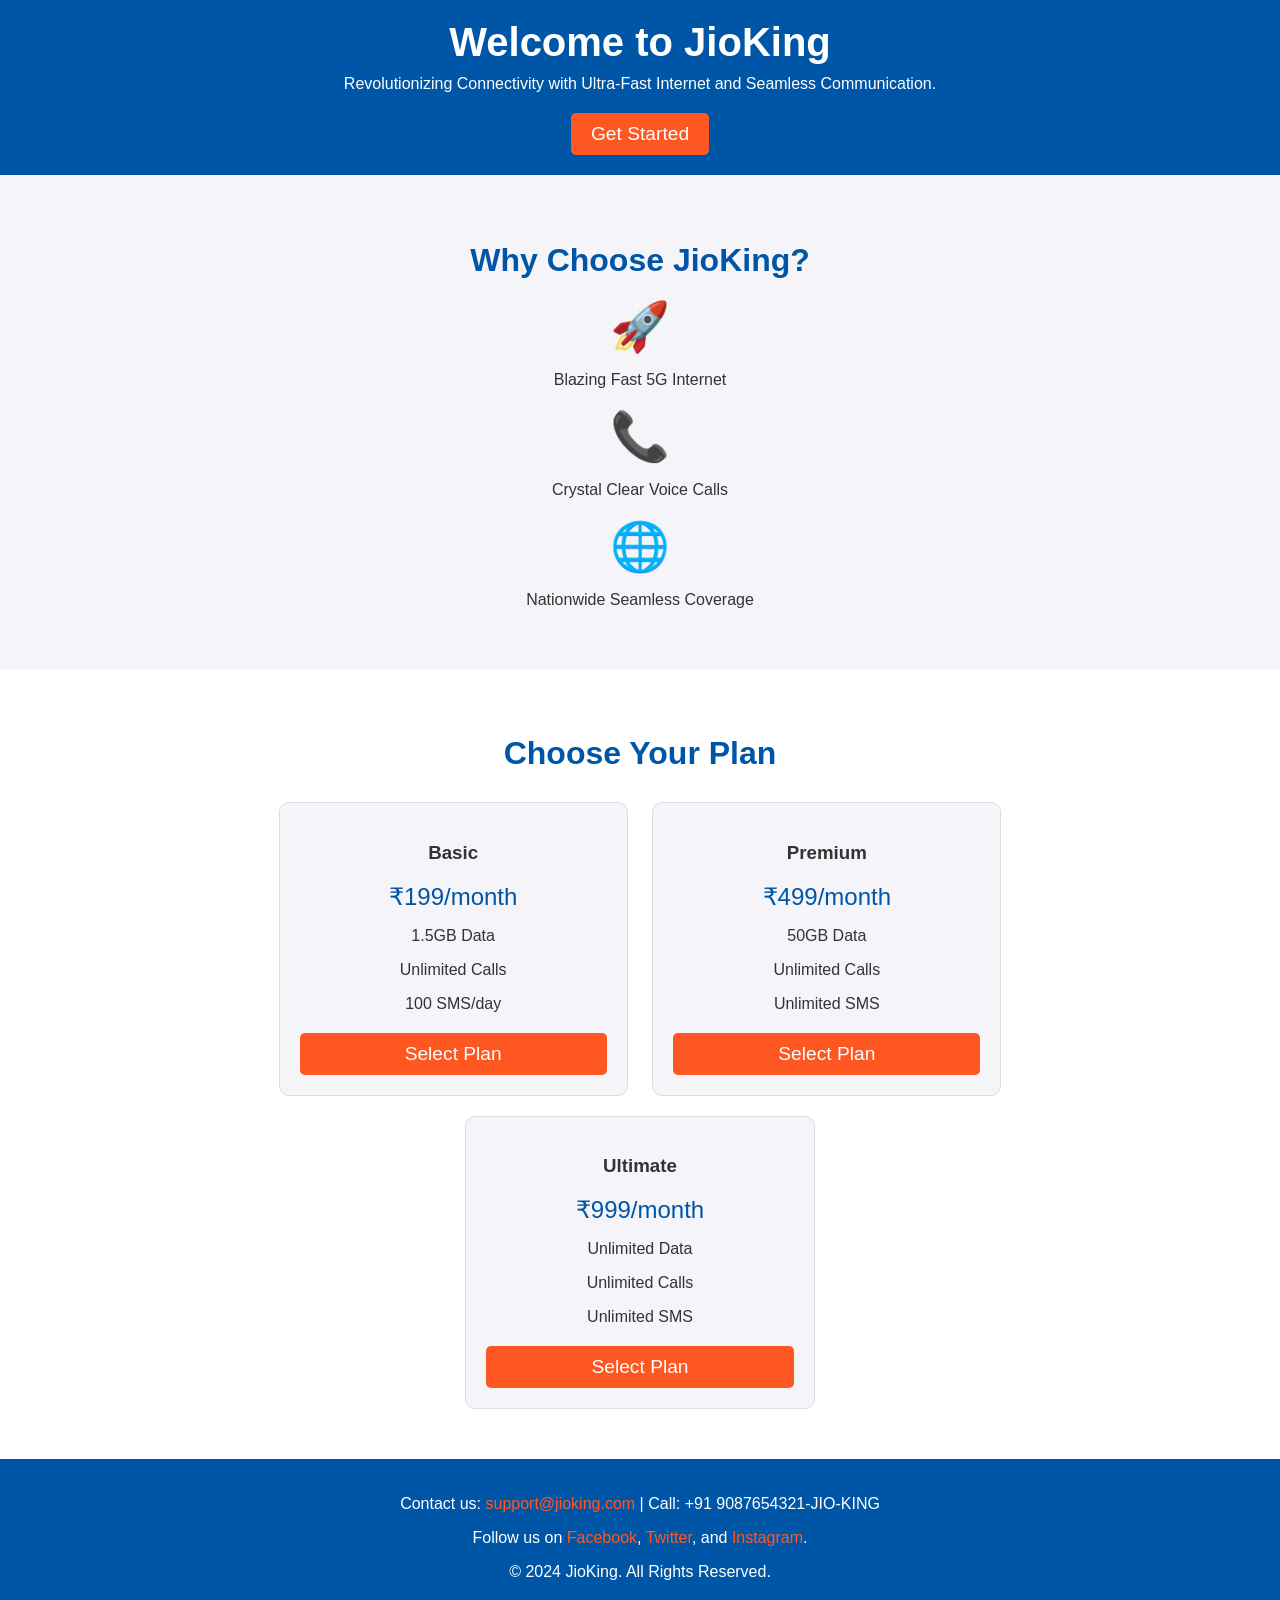
==== index.html @ a669feb5 "Rename Jioking.html to index.html" ====
<!DOCTYPE html>
<html lang="en">
<head>
    <meta charset="UTF-8">
    <meta name="viewport" content="width=device-width, initial-scale=1.0">
    <title>📞JioKing - Revolutionizing Connectivity</title>
    <link rel="stylesheet" href="jioking.css">
</head>
<body>
<header>
    <h1>Welcome to JioKing</h1>
    <p>Revolutionizing Connectivity with Ultra-Fast Internet and Seamless Communication.</p>
    <a href="#plans" class="cta-button">Get Started</a>
</header>
<section class="features">
    <h2>Why Choose JioKing?</h2>
    <div class="feature">
        <span class="feature-icon">&#128640;</span>
        <p>Blazing Fast 5G Internet</p>
    </div>
    <div class="feature">
        <span class="feature-icon">&#128222;</span>
        <p>Crystal Clear Voice Calls</p>
    </div>
    <div class="feature">
        <span class="feature-icon">&#127760;</span>
        <p>Nationwide Seamless Coverage</p>
    </div>
</section>
<section class="pricing" id="plans">
    <h2>Choose Your Plan</h2>
    <div class="pricing-plan">
        <h3>Basic</h3>
        <p class="price">&#8377;199/month</p>
        <p>1.5GB Data</p>
        <p>Unlimited Calls</p>
        <p>100 SMS/day</p>
        <a href="#" class="cta-button">Select Plan</a>
    </div>
    <div class="pricing-plan">
        <h3>Premium</h3>
        <p class="price">&#8377;499/month</p>
        <p>50GB Data</p>
        <p>Unlimited Calls</p>
        <p>Unlimited SMS</p>
        <a href="#" class="cta-button">Select Plan</a>
    </div>
    <div class="pricing-plan">
        <h3>Ultimate</h3>
        <p class="price">&#8377;999/month</p>
        <p>Unlimited Data</p>
        <p>Unlimited Calls</p>
        <p>Unlimited SMS</p>
        <a href="#" class="cta-button">Select Plan</a>
    </div>
</section>

<footer>
    <p>Contact us: <a href="mailto:support@jioking.com">support@jioking.com</a> | Call: +91 9087654321-JIO-KING</p>
    <p>Follow us on <a href="https://www.google.com/search?q=facebook&rlz=1C1VDKB_enIN1075IN1075&oq=face&gs_lcrp=EgZjaHJvbWUqBwgBEAAYjwIyBggAEEUYOTIHCAEQABiPAjIHCAIQABiPAjIHCAMQABiPAjIGCAQQRRg8MgYIBRBFGD0yBggGEEUYPdIBCDI5NTNqMGo3qAIAsAIA&sourceid=chrome&ie=UTF-8">Facebook</a>, <a href="https://twitter.com/i/flow/signup">Twitter</a>, and <a href="https://www.instagram.com/rutu_bharambe/#">Instagram</a>.</p>
    <p>&copy; 2024 JioKing. All Rights Reserved.</p>
</footer>

<script src="jioking.js"></script>
</body>
</html>
---- jioking.css ----
body {
    font-family: Arial, sans-serif;
    margin: 0;
    padding: 0;
    background-color: #f4f4f9;
    color: #333;
}

header {
    background-color: #0056a6;
    color: #fff;
    padding: 20px 10%;
    text-align: center;
}

header h1 {
    margin: 0;
    font-size: 2.5em;
}

header p {
    margin: 10px 0 0;
}

.cta-button {
    display: inline-block;
    margin-top: 20px;
    padding: 10px 20px;
    background-color: #ff5722;
    color: #fff;
    text-decoration: none;
    border-radius: 5px;
    font-size: 1.2em;
}

.features {
    padding: 40px 10%;
    text-align: center;
}

.features h2 {
    margin-bottom: 20px;
    font-size: 2em;
    color: #0056a6;
}

.feature {
    margin-bottom: 20px;
}

.feature-icon {
    font-size: 3em;
    color: #ff5722;
}

.pricing {
    background-color: #fff;
    padding: 40px 10%;
    text-align: center;
    /*background-image:url("telepic.jpg");*/
}

.pricing h2 {
    margin-bottom: 20px;
    font-size: 2em;
    color: #0056a6;
}

.pricing-plan {
    display: inline-block;
    width: 30%;
    margin: 10px;
    padding: 20px;
    background-color: #f4f4f9;
    border: 1px solid #ddd;
    border-radius: 10px;
}

.pricing-plan h3 {
    color: #333;
}

.pricing-plan .price {
    font-size: 1.5em;
    color: #0056a6;
    margin: 10px 0;
}

.pricing-plan .cta-button 
{
    display: block;
    margin: 20px auto 0;
}

footer 
{
    background-color: #0056a6;
    color: #fff;
    padding: 20px 10%;
    text-align: center;
}

footer a 
{
    color: #ff5722;
    text-decoration: none;
}
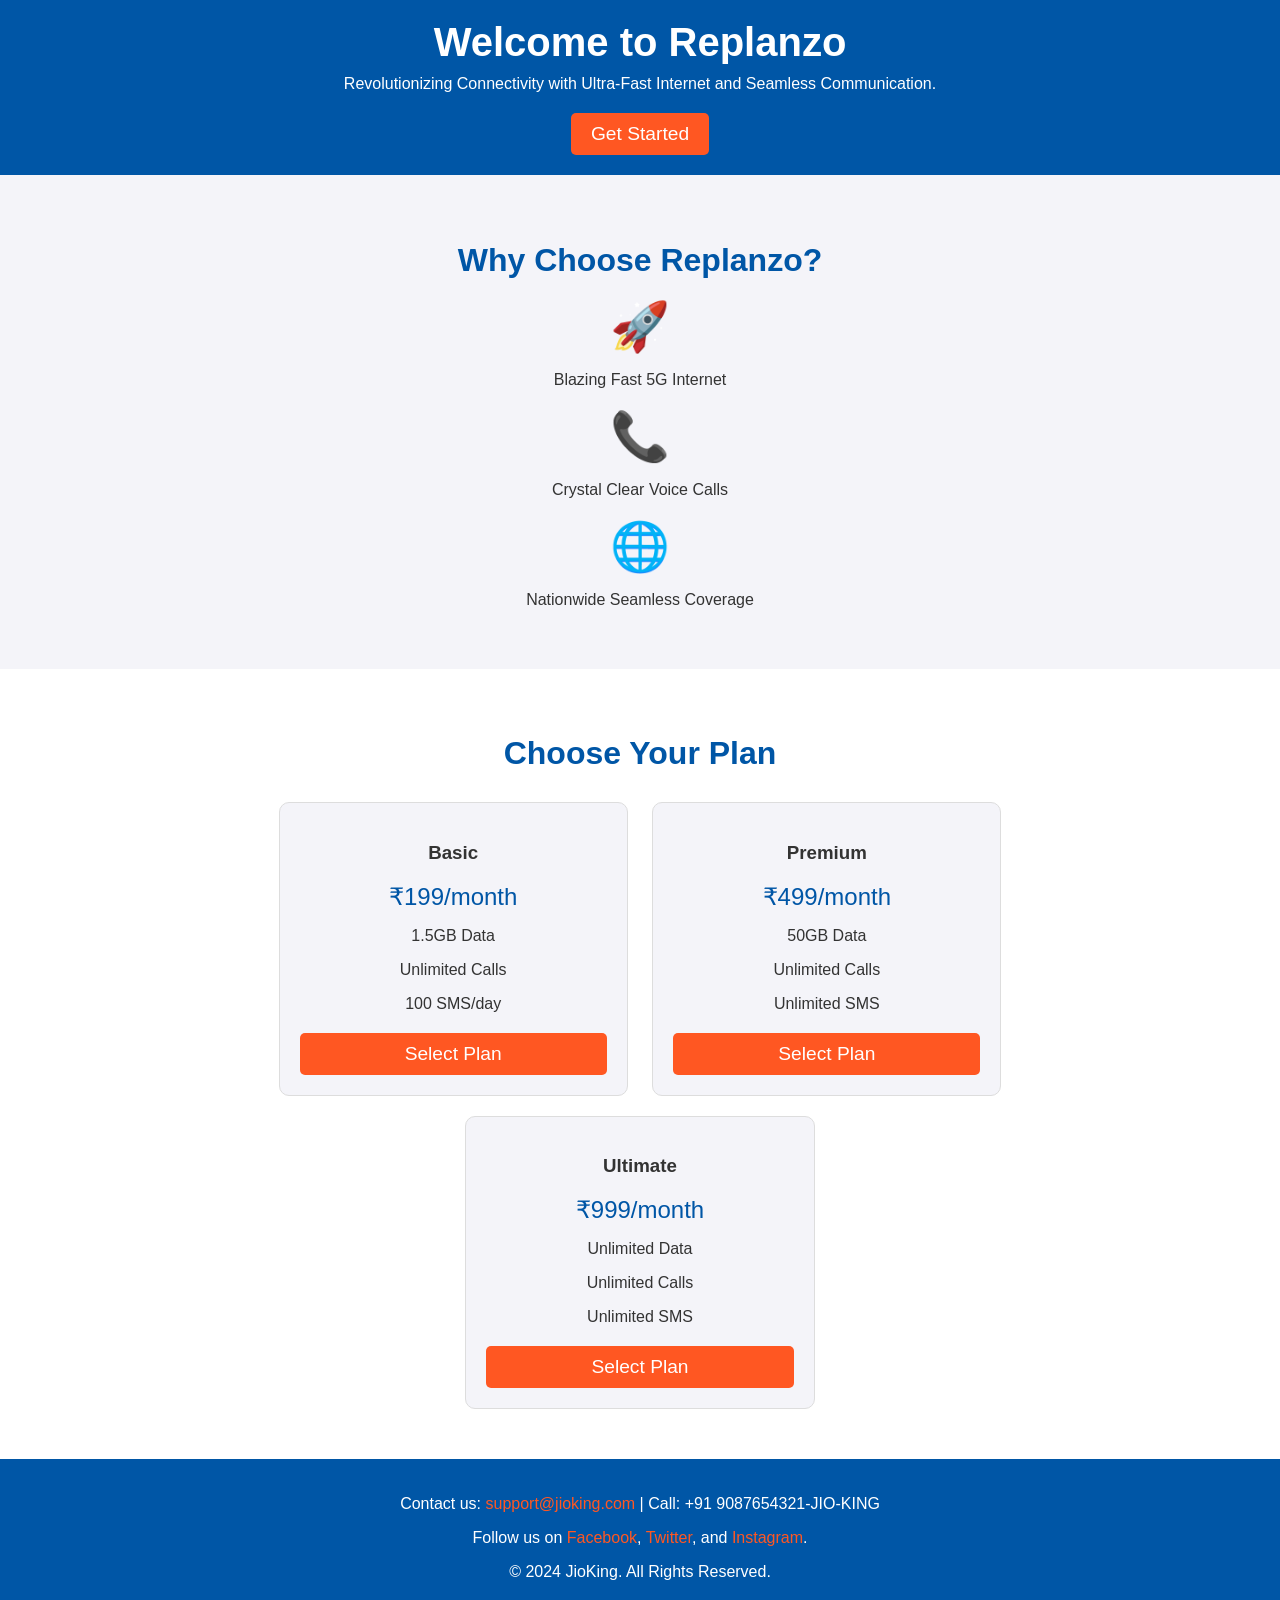
==== commit 29b6ea83: "Update index.html" ====
--- a/index.html
+++ b/index.html
@@ -3,17 +3,17 @@
 <head>
     <meta charset="UTF-8">
     <meta name="viewport" content="width=device-width, initial-scale=1.0">
-    <title>📞JioKing - Revolutionizing Connectivity</title>
+    <title>📞Replanzo - Revolutionizing Connectivity</title>
     <link rel="stylesheet" href="jioking.css">
 </head>
 <body>
 <header>
-    <h1>Welcome to JioKing</h1>
+    <h1>Welcome to Replanzo</h1>
     <p>Revolutionizing Connectivity with Ultra-Fast Internet and Seamless Communication.</p>
     <a href="#plans" class="cta-button">Get Started</a>
 </header>
 <section class="features">
-    <h2>Why Choose JioKing?</h2>
+    <h2>Why Choose Replanzo?</h2>
     <div class="feature">
         <span class="feature-icon">&#128640;</span>
         <p>Blazing Fast 5G Internet</p>
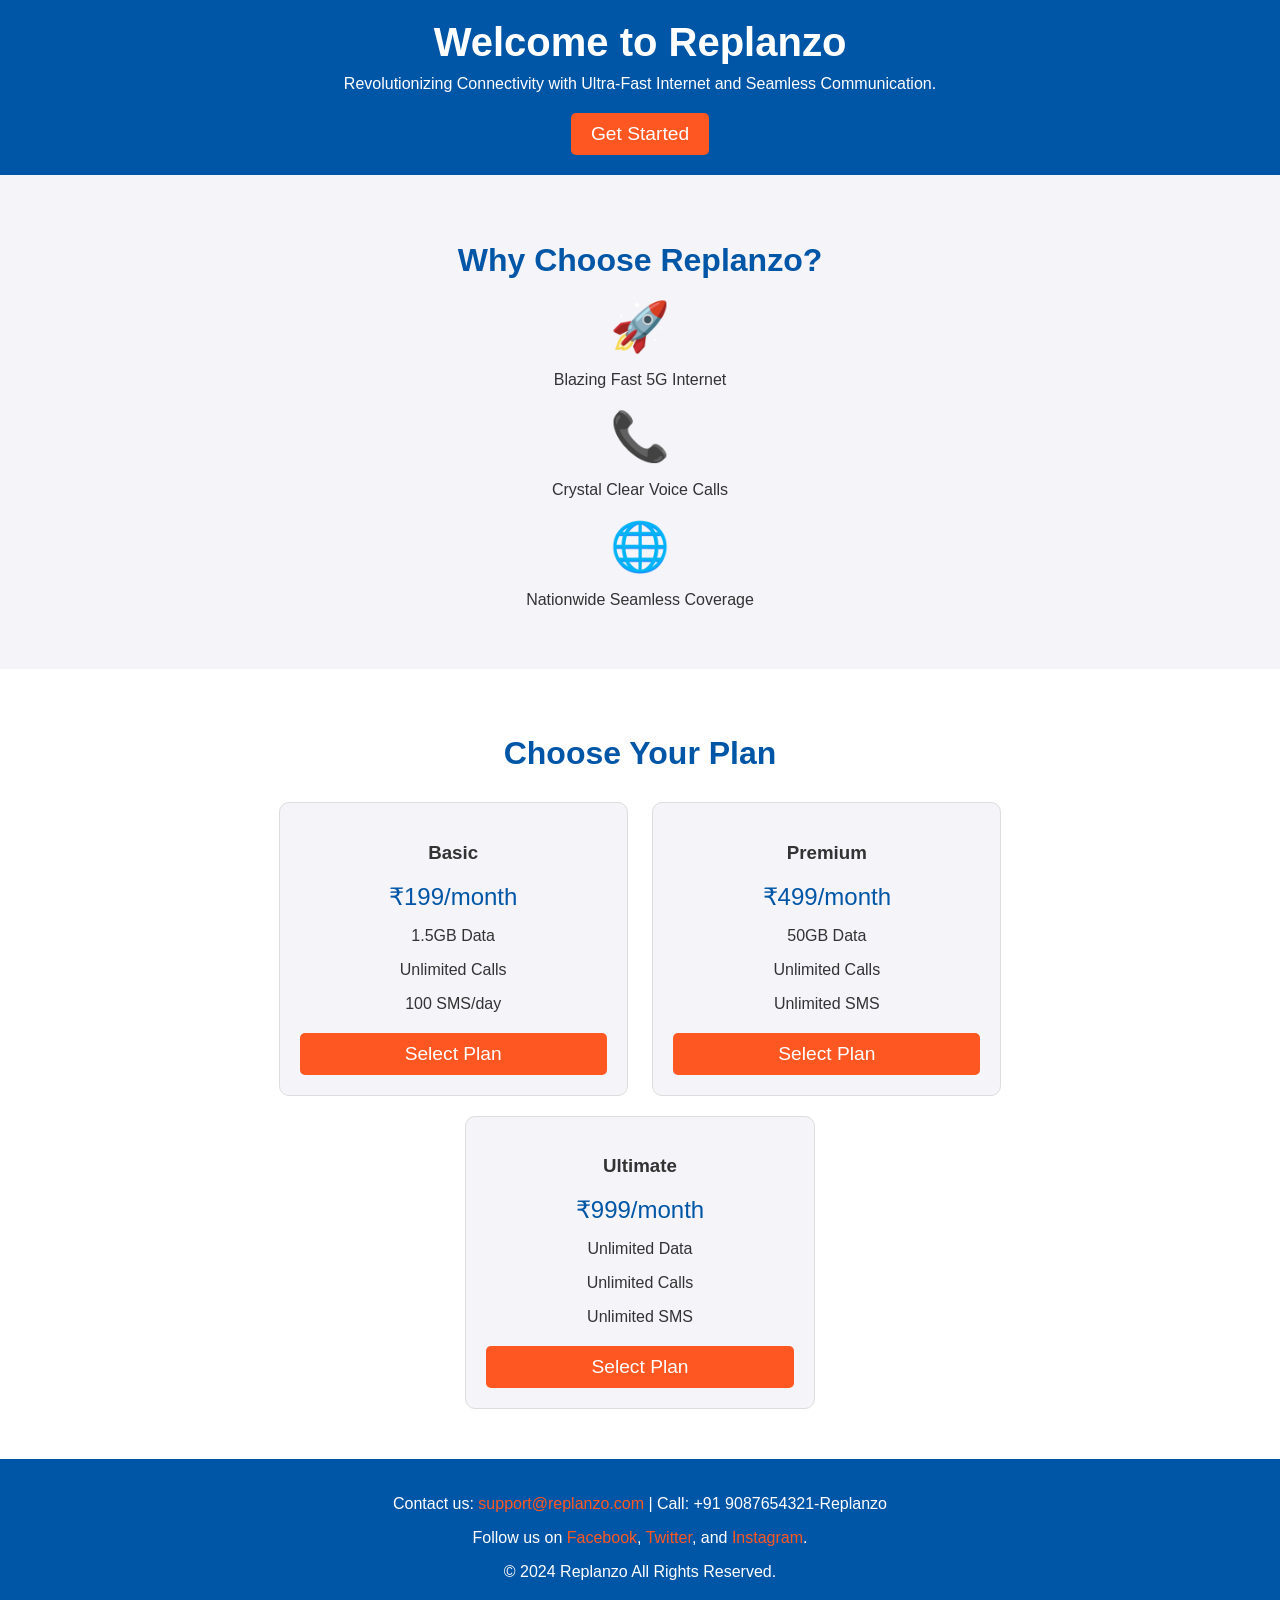
==== commit 1872f372: "Update index.html" ====
--- a/index.html
+++ b/index.html
@@ -4,7 +4,7 @@
     <meta charset="UTF-8">
     <meta name="viewport" content="width=device-width, initial-scale=1.0">
     <title>📞Replanzo - Revolutionizing Connectivity</title>
-    <link rel="stylesheet" href="jioking.css">
+    <link rel="stylesheet" href="Replanzo.css">
 </head>
 <body>
 <header>
@@ -56,11 +56,11 @@
 </section>
 
 <footer>
-    <p>Contact us: <a href="mailto:support@jioking.com">support@jioking.com</a> | Call: +91 9087654321-JIO-KING</p>
+    <p>Contact us: <a href="mailto:support@jioking.com">support@replanzo.com</a> | Call: +91 9087654321-Replanzo</p>
     <p>Follow us on <a href="https://www.google.com/search?q=facebook&rlz=1C1VDKB_enIN1075IN1075&oq=face&gs_lcrp=EgZjaHJvbWUqBwgBEAAYjwIyBggAEEUYOTIHCAEQABiPAjIHCAIQABiPAjIHCAMQABiPAjIGCAQQRRg8MgYIBRBFGD0yBggGEEUYPdIBCDI5NTNqMGo3qAIAsAIA&sourceid=chrome&ie=UTF-8">Facebook</a>, <a href="https://twitter.com/i/flow/signup">Twitter</a>, and <a href="https://www.instagram.com/rutu_bharambe/#">Instagram</a>.</p>
-    <p>&copy; 2024 JioKing. All Rights Reserved.</p>
+    <p>&copy; 2024 Replanzo All Rights Reserved.</p>
 </footer>
 
-<script src="jioking.js"></script>
+<script src="Replanzo.js"></script>
 </body>
 </html>
--- a/Replanzo.css
+++ b/Replanzo.css
@@ -0,0 +1,107 @@
+body {
+    font-family: Arial, sans-serif;
+    margin: 0;
+    padding: 0;
+    background-color: #f4f4f9;
+    color: #333;
+}
+
+header {
+    background-color: #0056a6;
+    color: #fff;
+    padding: 20px 10%;
+    text-align: center;
+}
+
+header h1 {
+    margin: 0;
+    font-size: 2.5em;
+}
+
+header p {
+    margin: 10px 0 0;
+}
+
+.cta-button {
+    display: inline-block;
+    margin-top: 20px;
+    padding: 10px 20px;
+    background-color: #ff5722;
+    color: #fff;
+    text-decoration: none;
+    border-radius: 5px;
+    font-size: 1.2em;
+}
+
+.features {
+    padding: 40px 10%;
+    text-align: center;
+}
+
+.features h2 {
+    margin-bottom: 20px;
+    font-size: 2em;
+    color: #0056a6;
+}
+
+.feature {
+    margin-bottom: 20px;
+}
+
+.feature-icon {
+    font-size: 3em;
+    color: #ff5722;
+}
+
+.pricing {
+    background-color: #fff;
+    padding: 40px 10%;
+    text-align: center;
+    /*background-image:url("telepic.jpg");*/
+}
+
+.pricing h2 {
+    margin-bottom: 20px;
+    font-size: 2em;
+    color: #0056a6;
+}
+
+.pricing-plan {
+    display: inline-block;
+    width: 30%;
+    margin: 10px;
+    padding: 20px;
+    background-color: #f4f4f9;
+    border: 1px solid #ddd;
+    border-radius: 10px;
+}
+
+.pricing-plan h3 {
+    color: #333;
+}
+
+.pricing-plan .price {
+    font-size: 1.5em;
+    color: #0056a6;
+    margin: 10px 0;
+}
+
+.pricing-plan .cta-button 
+{
+    display: block;
+    margin: 20px auto 0;
+}
+
+footer 
+{
+    background-color: #0056a6;
+    color: #fff;
+    padding: 20px 10%;
+    text-align: center;
+}
+
+footer a 
+{
+    color: #ff5722;
+    text-decoration: none;
+}
